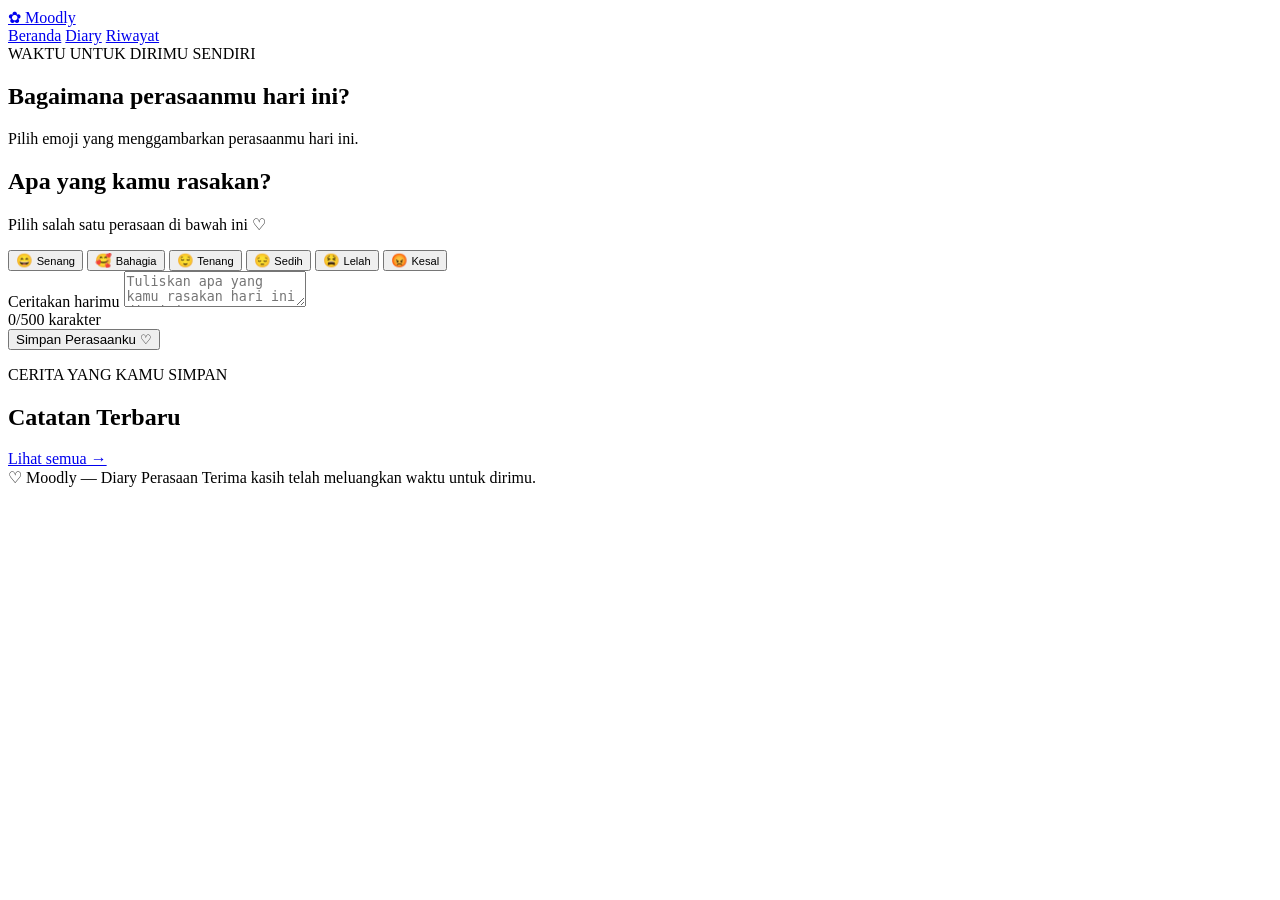
==== diary.html @ 1cb5ea92 "Create diary.html" ====
<!DOCTYPE html>
<html lang="id">
<head>
  <meta charset="UTF-8">
  <meta name="viewport" content="width=device-width, initial-scale=1.0">
  <title>Diary Saya | Moodly</title>
  <link rel="stylesheet" href="style.css">
</head>
<body>

<header class="navbar">
  <a href="index.html" class="logo">✿ Moodly</a>
  <nav>
    <a href="index.html">Beranda</a>
    <a href="diary.html" class="active">Diary</a>
    <a href="historyt.html">Riwayat</a>
  </nav>
</header>

<main class="main-container">

  <section class="page-heading">
    <span class="eyebrow">WAKTU UNTUK DIRIMU SENDIRI</span>
    <h1>Bagaimana perasaanmu <span>hari ini?</span></h1>
    <p>Pilih emoji yang menggambarkan perasaanmu hari ini.</p>
    <div id="tanggalHariIni" class="date-label"></div>
  </section>

  <section class="diary-box">

    <h2>Apa yang kamu rasakan?</h2>
    <p class="subtitle">Pilih salah satu perasaan di bawah ini ♡</p>

    <div class="mood-list">

      <button class="mood-button" type="button" data-mood="Senang" data-emoji="😄">
        <span>😄</span>
        <small>Senang</small>
      </button>

      <button class="mood-button" type="button" data-mood="Bahagia" data-emoji="🥰">
        <span>🥰</span>
        <small>Bahagia</small>
      </button>

      <button class="mood-button" type="button" data-mood="Tenang" data-emoji="😌">
        <span>😌</span>
        <small>Tenang</small>
      </button>

      <button class="mood-button" type="button" data-mood="Sedih" data-emoji="😔">
        <span>😔</span>
        <small>Sedih</small>
      </button>

      <button class="mood-button" type="button" data-mood="Lelah" data-emoji="😫">
        <span>😫</span>
        <small>Lelah</small>
      </button>

      <button class="mood-button" type="button" data-mood="Kesal" data-emoji="😡">
        <span>😡</span>
        <small>Kesal</small>
      </button>

    </div>

    <div class="form-group">
      <label for="ceritaMood">Ceritakan harimu</label>

      <textarea
        id="ceritaMood"
        maxlength="500"
        placeholder="Tuliskan apa yang kamu rasakan hari ini di sini..."
      ></textarea>

      <div class="character-counter">
        <span id="jumlahKarakter">0</span>/500 karakter
      </div>
    </div>

    <button type="button" id="tombolSimpan" class="button button-full">
      Simpan Perasaanku ♡
    </button>

    <p id="pesan" class="message"></p>

  </section>

  <section class="recent-section">
    <div class="section-header">
      <div>
        <span class="eyebrow">CERITA YANG KAMU SIMPAN</span>
        <h2>Catatan Terbaru</h2>
      </div>

      <a href="historyt.html" class="text-link">Lihat semua →</a>
    </div>

    <div id="catatanTerbaru" class="entries"></div>
  </section>

</main>

<footer class="footer">
  <span>♡ Moodly — Diary Perasaan</span>
  <span>Terima kasih telah meluangkan waktu untuk dirimu.</span>
</footer>

<script src="script.js"></script>
</body>
</html>
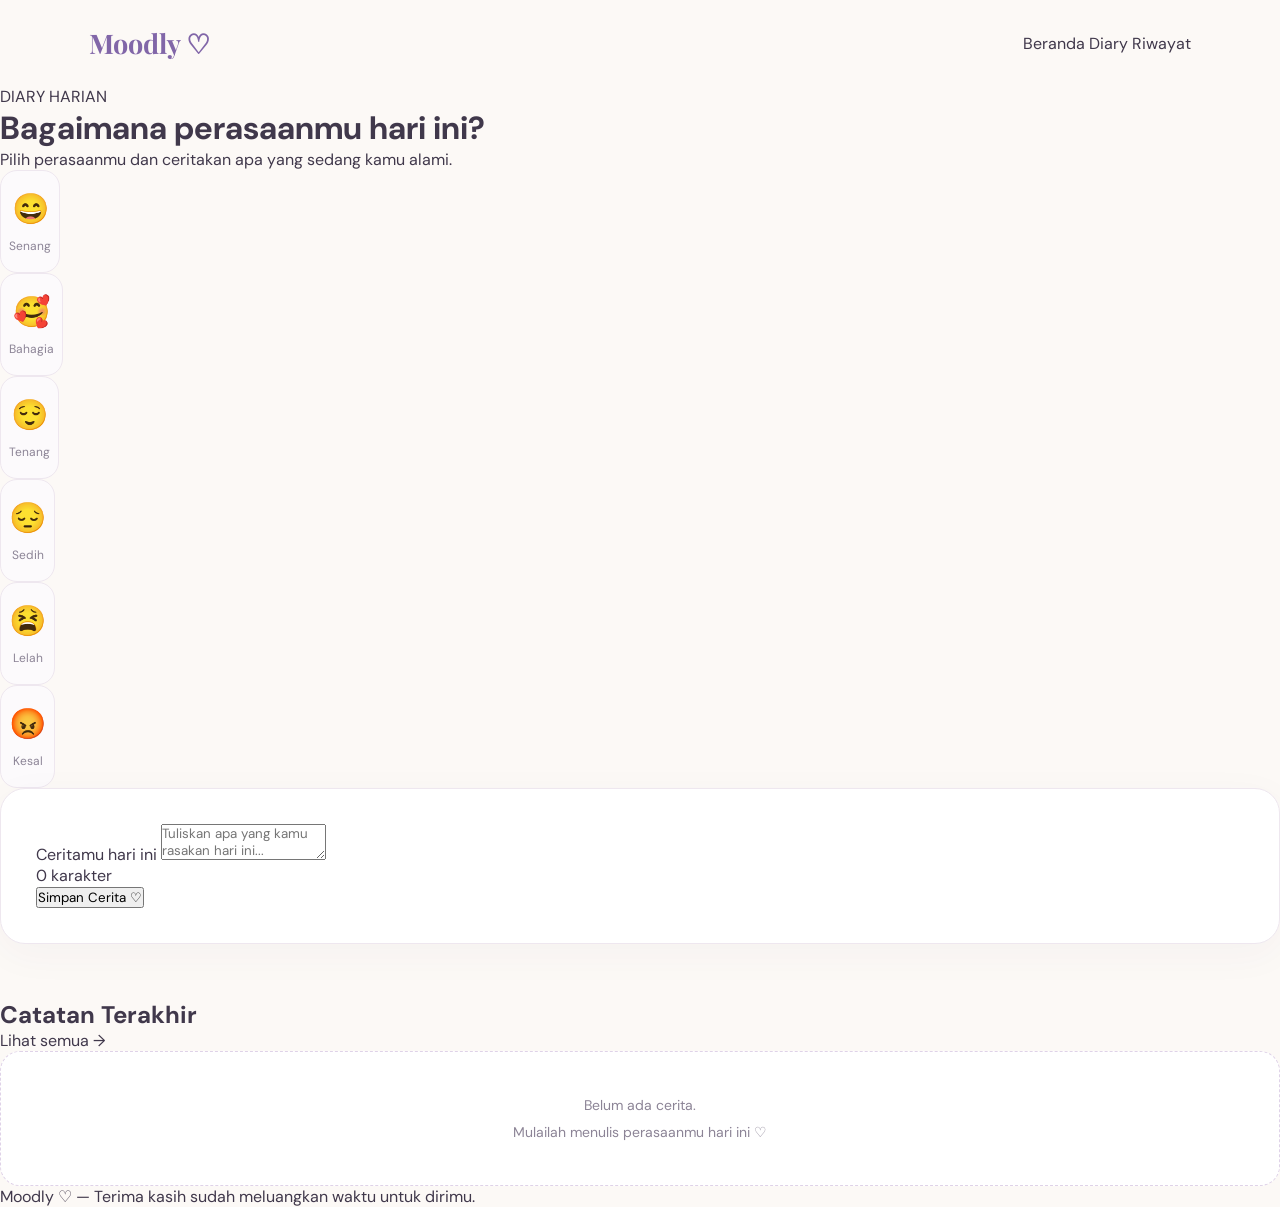
==== commit fc63c6f0: "Update diary.html" ====
--- a/diary.html
+++ b/diary.html
@@ -1,111 +1,88 @@
-
 <!DOCTYPE html>
 <html lang="id">
 <head>
-  <meta charset="UTF-8">
-  <meta name="viewport" content="width=device-width, initial-scale=1.0">
-  <title>Diary Saya | Moodly</title>
-  <link rel="stylesheet" href="style.css">
+    <meta charset="UTF-8">
+    <meta name="viewport" content="width=device-width, initial-scale=1.0">
+    <title>Diary - Moodly</title>
+    <link rel="stylesheet" href="style.css">
 </head>
 <body>
 
-<header class="navbar">
-  <a href="index.html" class="logo">✿ Moodly</a>
-  <nav>
-    <a href="index.html">Beranda</a>
-    <a href="diary.html" class="active">Diary</a>
-    <a href="historyt.html">Riwayat</a>
-  </nav>
-</header>
+<nav class="navbar">
+    <a href="index.html" class="logo">Moodly ♡</a>
+    <div class="nav-links">
+        <a href="index.html">Beranda</a>
+        <a href="diary.html">Diary</a>
+        <a href="historyt.html">Riwayat</a>
+    </div>
+</nav>
 
-<main class="main-container">
+<main class="diary-container">
 
-  <section class="page-heading">
-    <span class="eyebrow">WAKTU UNTUK DIRIMU SENDIRI</span>
-    <h1>Bagaimana perasaanmu <span>hari ini?</span></h1>
-    <p>Pilih emoji yang menggambarkan perasaanmu hari ini.</p>
-    <div id="tanggalHariIni" class="date-label"></div>
-  </section>
+    <div class="diary-header">
+        <p class="tagline">DIARY HARIAN</p>
+        <h1>Bagaimana perasaanmu <span>hari ini?</span></h1>
+        <p>Pilih perasaanmu dan ceritakan apa yang sedang kamu alami.</p>
+    </div>
 
-  <section class="diary-box">
+    <div class="mood-grid">
 
-    <h2>Apa yang kamu rasakan?</h2>
-    <p class="subtitle">Pilih salah satu perasaan di bawah ini ♡</p>
+        <button class="mood-button" type="button" data-mood="Senang" data-emoji="😄">
+            <span>😄</span><small>Senang</small>
+        </button>
 
-    <div class="mood-list">
+        <button class="mood-button" type="button" data-mood="Bahagia" data-emoji="🥰">
+            <span>🥰</span><small>Bahagia</small>
+        </button>
 
-      <button class="mood-button" type="button" data-mood="Senang" data-emoji="😄">
-        <span>😄</span>
-        <small>Senang</small>
-      </button>
+        <button class="mood-button" type="button" data-mood="Tenang" data-emoji="😌">
+            <span>😌</span><small>Tenang</small>
+        </button>
 
-      <button class="mood-button" type="button" data-mood="Bahagia" data-emoji="🥰">
-        <span>🥰</span>
-        <small>Bahagia</small>
-      </button>
+        <button class="mood-button" type="button" data-mood="Sedih" data-emoji="😔">
+            <span>😔</span><small>Sedih</small>
+        </button>
 
-      <button class="mood-button" type="button" data-mood="Tenang" data-emoji="😌">
-        <span>😌</span>
-        <small>Tenang</small>
-      </button>
+        <button class="mood-button" type="button" data-mood="Lelah" data-emoji="😫">
+            <span>😫</span><small>Lelah</small>
+        </button>
 
-      <button class="mood-button" type="button" data-mood="Sedih" data-emoji="😔">
-        <span>😔</span>
-        <small>Sedih</small>
-      </button>
-
-      <button class="mood-button" type="button" data-mood="Lelah" data-emoji="😫">
-        <span>😫</span>
-        <small>Lelah</small>
-      </button>
-
-      <button class="mood-button" type="button" data-mood="Kesal" data-emoji="😡">
-        <span>😡</span>
-        <small>Kesal</small>
-      </button>
+        <button class="mood-button" type="button" data-mood="Kesal" data-emoji="😡">
+            <span>😡</span><small>Kesal</small>
+        </button>
 
     </div>
 
-    <div class="form-group">
-      <label for="ceritaMood">Ceritakan harimu</label>
+    <div class="diary-box">
+        <label for="ceritaMood">Ceritamu hari ini</label>
 
-      <textarea
-        id="ceritaMood"
-        maxlength="500"
-        placeholder="Tuliskan apa yang kamu rasakan hari ini di sini..."
-      ></textarea>
+        <textarea id="ceritaMood"
+            placeholder="Tuliskan apa yang kamu rasakan hari ini..."></textarea>
 
-      <div class="character-counter">
-        <span id="jumlahKarakter">0</span>/500 karakter
-      </div>
+        <div class="char-count">
+            <span id="jumlahKarakter">0</span> karakter
+        </div>
+
+        <p id="pesan" class="pesan"></p>
+
+        <button id="tombolSimpan" type="button" class="btn btn-full">
+            Simpan Cerita ♡
+        </button>
     </div>
 
-    <button type="button" id="tombolSimpan" class="button button-full">
-      Simpan Perasaanku ♡
-    </button>
+    <section class="recent-section">
+        <div class="section-heading">
+            <h2>Catatan Terakhir</h2>
+            <a href="historyt.html">Lihat semua →</a>
+        </div>
 
-    <p id="pesan" class="message"></p>
-
-  </section>
-
-  <section class="recent-section">
-    <div class="section-header">
-      <div>
-        <span class="eyebrow">CERITA YANG KAMU SIMPAN</span>
-        <h2>Catatan Terbaru</h2>
-      </div>
-
-      <a href="historyt.html" class="text-link">Lihat semua →</a>
-    </div>
-
-    <div id="catatanTerbaru" class="entries"></div>
-  </section>
+        <div id="catatanTerbaru"></div>
+    </section>
 
 </main>
 
-<footer class="footer">
-  <span>♡ Moodly — Diary Perasaan</span>
-  <span>Terima kasih telah meluangkan waktu untuk dirimu.</span>
+<footer>
+    <p>Moodly ♡ — Terima kasih sudah meluangkan waktu untuk dirimu.</p>
 </footer>
 
 <script src="script.js"></script>
--- a/style.css
+++ b/style.css
@@ -0,0 +1,643 @@
+
+@import url('https://fonts.googleapis.com/css2?family=DM+Sans:wght@400;500;600;700&family=Playfair+Display:wght@500;600;700&display=swap');
+
+:root {
+  --bg: #fcf9f6;
+  --white: #ffffff;
+  --purple: #a58acb;
+  --purple-dark: #8166a8;
+  --purple-light: #eee7f6;
+  --pink: #f3dce5;
+  --text: #40384b;
+  --muted: #8c8496;
+  --border: #eee7ef;
+}
+
+* {
+  margin: 0;
+  padding: 0;
+  box-sizing: border-box;
+}
+
+body {
+  font-family: 'DM Sans', sans-serif;
+  background: var(--bg);
+  color: var(--text);
+  min-height: 100vh;
+}
+
+a {
+  text-decoration: none;
+  color: inherit;
+}
+
+button, textarea {
+  font-family: inherit;
+}
+
+/* NAVBAR */
+
+.navbar {
+  max-width: 1150px;
+  margin: auto;
+  padding: 25px 24px;
+  display: flex;
+  justify-content: space-between;
+  align-items: center;
+}
+
+.logo {
+  color: var(--purple-dark);
+  font-family: 'Playfair Display', serif;
+  font-size: 27px;
+  font-weight: 700;
+}
+
+.navbar nav {
+  display: flex;
+  gap: 30px;
+  align-items: center;
+}
+
+.navbar nav a {
+  color: var(--muted);
+  font-size: 14px;
+  transition: 0.2s;
+}
+
+.navbar nav a:hover,
+.navbar nav a.active {
+  color: var(--purple-dark);
+}
+
+/* HALAMAN DEPAN */
+
+.hero {
+  max-width: 1150px;
+  margin: auto;
+  min-height: 76vh;
+  padding: 55px 24px;
+  display: grid;
+  grid-template-columns: 1fr 1fr;
+  align-items: center;
+  gap: 50px;
+}
+
+.hero-text {
+  max-width: 530px;
+}
+
+.eyebrow {
+  color: var(--purple-dark);
+  letter-spacing: 2px;
+  font-size: 11px;
+  font-weight: 700;
+}
+
+.hero h1,
+.page-heading h1 {
+  font-family: 'Playfair Display', serif;
+  font-size: clamp(36px, 5vw, 56px);
+  font-weight: 600;
+  line-height: 1.25;
+  margin: 20px 0;
+}
+
+.hero h1 span,
+.page-heading h1 span {
+  color: var(--purple);
+}
+
+.hero-text > p,
+.page-heading > p {
+  color: var(--muted);
+  font-size: 15px;
+  line-height: 1.9;
+  max-width: 480px;
+}
+
+.button {
+  margin-top: 30px;
+  display: inline-flex;
+  align-items: center;
+  justify-content: center;
+  gap: 15px;
+  padding: 15px 25px;
+  border: none;
+  border-radius: 14px;
+  background: var(--purple);
+  color: white;
+  font-size: 14px;
+  font-weight: 600;
+  cursor: pointer;
+  transition: 0.25s;
+}
+
+.button:hover {
+  background: var(--purple-dark);
+  transform: translateY(-2px);
+}
+
+.hero-note {
+  margin-top: 25px;
+  color: var(--muted);
+  font-size: 13px;
+}
+
+/* ILUSTRASI DEPAN */
+
+.hero-visual {
+  display: flex;
+  justify-content: center;
+  align-items: center;
+}
+
+.visual-circle {
+  position: relative;
+  width: 360px;
+  height: 360px;
+  max-width: 100%;
+  border-radius: 50%;
+  background: #eee5f4;
+  display: flex;
+  align-items: center;
+  justify-content: center;
+}
+
+.visual-sun {
+  position: absolute;
+  top: 30px;
+  right: 45px;
+  font-size: 42px;
+}
+
+.visual-flower {
+  position: absolute;
+  font-size: 45px;
+}
+
+.flower-a {
+  left: 30px;
+  top: 70px;
+}
+
+.flower-b {
+  right: 25px;
+  bottom: 70px;
+}
+
+.flower-c {
+  left: 30px;
+  bottom: 30px;
+}
+
+.visual-card {
+  background: rgba(255,255,255,0.88);
+  width: 230px;
+  padding: 27px;
+  border-radius: 25px;
+  text-align: center;
+  box-shadow: 0 15px 40px rgba(100, 70, 120, 0.09);
+}
+
+.visual-card span {
+  color: var(--purple-dark);
+  font-size: 12px;
+}
+
+.visual-card h3 {
+  font-family: 'Playfair Display', serif;
+  font-size: 25px;
+  line-height: 1.4;
+  margin: 15px 0;
+}
+
+.visual-card p {
+  color: var(--muted);
+  font-size: 12px;
+  line-height: 1.7;
+}
+
+/* HALAMAN DIARY DAN RIWAYAT */
+
+.main-container {
+  max-width: 950px;
+  margin: auto;
+  padding: 35px 24px 70px;
+}
+
+.page-heading {
+  text-align: center;
+  margin-bottom: 40px;
+}
+
+.page-heading h1 {
+  font-size: clamp(30px, 4vw, 44px);
+}
+
+.page-heading > p {
+  max-width: 650px;
+  margin: auto;
+}
+
+.date-label {
+  margin-top: 15px;
+  font-size: 13px;
+  color: var(--purple-dark);
+}
+
+/* KARTU DIARY */
+
+.diary-box {
+  background: white;
+  padding: 35px;
+  border-radius: 25px;
+  border: 1px solid var(--border);
+  box-shadow: 0 10px 40px rgba(70, 50, 100, 0.04);
+}
+
+.diary-box h2,
+.section-header h2 {
+  font-family: 'Playfair Display', serif;
+  font-size: 25px;
+  font-weight: 600;
+}
+
+.subtitle {
+  margin-top: 8px;
+  color: var(--muted);
+  font-size: 13px;
+}
+
+/* PILIH MOOD */
+
+.mood-list {
+  display: grid;
+  grid-template-columns: repeat(6, 1fr);
+  gap: 12px;
+  margin: 28px 0;
+}
+
+.mood-button {
+  background: #fcfafc;
+  border: 1px solid var(--border);
+  border-radius: 17px;
+  padding: 18px 8px;
+  display: flex;
+  flex-direction: column;
+  align-items: center;
+  gap: 10px;
+  cursor: pointer;
+  transition: 0.2s;
+  color: var(--text);
+}
+
+.mood-button span {
+  font-size: 30px;
+}
+
+.mood-button small {
+  font-size: 12px;
+  color: var(--muted);
+}
+
+.mood-button:hover {
+  transform: translateY(-3px);
+  background: #f8f3fb;
+  border-color: #d9c8e9;
+}
+
+.mood-button.selected {
+  background: #f0e8f7;
+  border: 2px solid var(--purple);
+  transform: translateY(-3px);
+}
+
+.mood-button.selected small {
+  color: var(--purple-dark);
+  font-weight: 700;
+}
+
+/* FORM CERITA */
+
+.form-group {
+  margin-top: 25px;
+}
+
+.form-group label {
+  display: block;
+  font-weight: 700;
+  font-size: 14px;
+  margin-bottom: 12px;
+}
+
+.form-group textarea {
+  width: 100%;
+  min-height: 150px;
+  resize: vertical;
+  border: 1px solid var(--border);
+  border-radius: 15px;
+  padding: 17px;
+  font-size: 14px;
+  line-height: 1.8;
+  background: #fdfbfd;
+  color: var(--text);
+  outline: none;
+}
+
+.form-group textarea:focus {
+  border-color: var(--purple);
+  box-shadow: 0 0 0 3px rgba(165, 138, 203, 0.1);
+}
+
+.form-group textarea::placeholder {
+  color: #b4aabb;
+}
+
+.character-counter {
+  text-align: right;
+  font-size: 12px;
+  color: var(--muted);
+  margin-top: 8px;
+}
+
+.button-full {
+  width: 100%;
+  margin-top: 20px;
+}
+
+.message {
+  text-align: center;
+  color: var(--purple-dark);
+  font-size: 13px;
+  margin-top: 12px;
+}
+
+/* NOTIFIKASI BERHASIL */
+
+.success-banner {
+  background: #f0e9f6;
+  color: #725b95;
+  border: 1px solid #e1d3ee;
+  border-radius: 15px;
+  padding: 17px;
+  text-align: center;
+  margin-bottom: 25px;
+  font-size: 14px;
+}
+
+.success-banner[hidden] {
+  display: none;
+}
+
+/* CATATAN TERBARU */
+
+.recent-section,
+.history-section {
+  margin-top: 55px;
+}
+
+.section-header {
+  display: flex;
+  justify-content: space-between;
+  align-items: center;
+  gap: 15px;
+  margin-bottom: 22px;
+}
+
+.section-header h2 {
+  margin-top: 8px;
+}
+
+.text-link {
+  color: var(--purple-dark);
+  font-size: 13px;
+  font-weight: 600;
+}
+
+.button-small {
+  margin: 0;
+  padding: 12px 17px;
+  font-size: 13px;
+  border-radius: 12px;
+}
+
+/* KARTU CATATAN */
+
+.entries {
+  display: flex;
+  flex-direction: column;
+  gap: 15px;
+}
+
+.entry-card {
+  background: white;
+  border: 1px solid var(--border);
+  border-radius: 20px;
+  padding: 23px;
+}
+
+.entry-top {
+  display: flex;
+  align-items: center;
+  gap: 13px;
+}
+
+.entry-emoji {
+  width: 55px;
+  height: 55px;
+  background: var(--purple-light);
+  border-radius: 16px;
+  display: flex;
+  align-items: center;
+  justify-content: center;
+  font-size: 28px;
+}
+
+.entry-mood {
+  font-weight: 700;
+  font-size: 15px;
+}
+
+.entry-date {
+  margin-top: 5px;
+  color: var(--muted);
+  font-size: 12px;
+}
+
+.entry-story {
+  white-space: pre-wrap;
+  word-break: break-word;
+  color: #696173;
+  font-size: 14px;
+  line-height: 1.8;
+  margin-top: 18px;
+}
+
+/* STATISTIK */
+
+.stats-list {
+  display: grid;
+  grid-template-columns: 1fr 1fr;
+  gap: 18px;
+  margin-bottom: 40px;
+}
+
+.stat-box {
+  text-align: center;
+  background: white;
+  border: 1px solid var(--border);
+  border-radius: 22px;
+  padding: 28px 15px;
+}
+
+.stat-emoji {
+  font-size: 30px;
+}
+
+.stat-box h2 {
+  font-family: 'Playfair Display', serif;
+  color: var(--purple-dark);
+  font-size: 30px;
+  margin: 12px 0 7px;
+  overflow-wrap: anywhere;
+}
+
+.stat-box p {
+  font-size: 13px;
+  color: var(--muted);
+}
+
+/* KETIKA CATATAN KOSONG */
+
+.empty-state {
+  background: white;
+  border: 1px dashed #dfd2e8;
+  border-radius: 20px;
+  padding: 40px 20px;
+  text-align: center;
+  color: var(--muted);
+  font-size: 14px;
+  line-height: 1.9;
+}
+
+.empty-icon {
+  display: block;
+  font-size: 35px;
+  margin-bottom: 12px;
+}
+
+/* FOOTER */
+
+.footer {
+  max-width: 1150px;
+  margin: auto;
+  border-top: 1px solid var(--border);
+  padding: 22px 24px;
+  display: flex;
+  justify-content: space-between;
+  gap: 15px;
+  color: var(--muted);
+  font-size: 12px;
+}
+
+/* RESPONSIVE HP */
+
+@media (max-width: 700px) {
+  .navbar {
+    padding: 20px;
+  }
+
+  .logo {
+    font-size: 23px;
+  }
+
+  .navbar nav {
+    gap: 14px;
+  }
+
+  .navbar nav a {
+    font-size: 12px;
+  }
+
+  .hero {
+    grid-template-columns: 1fr;
+    text-align: center;
+    padding: 35px 22px;
+    gap: 45px;
+  }
+
+  .hero-text {
+    margin: auto;
+  }
+
+  .hero-text > p {
+    margin: auto;
+  }
+
+  .hero-note {
+    margin-top: 20px;
+  }
+
+  .visual-circle {
+    width: 300px;
+    height: 300px;
+  }
+
+  .visual-card {
+    width: 205px;
+    padding: 23px;
+  }
+
+  .main-container {
+    padding: 30px 17px 55px;
+  }
+
+  .diary-box {
+    padding: 23px 17px;
+  }
+
+  .mood-list {
+    grid-template-columns: repeat(3, 1fr);
+    gap: 10px;
+  }
+
+  .mood-button {
+    padding: 15px 5px;
+  }
+
+  .stats-list {
+    gap: 10px;
+  }
+
+  .stat-box {
+    padding: 22px 10px;
+  }
+
+  .section-header {
+    align-items: flex-end;
+  }
+
+  .section-header h2 {
+    font-size: 22px;
+  }
+
+  .footer {
+    flex-direction: column;
+    text-align: center;
+  }
+}
+
+@media (max-width: 380px) {
+  .navbar nav {
+    gap: 9px;
+  }
+
+  .navbar nav a {
+    font-size: 11px;
+  }
+
+  .mood-button span {
+    font-size: 25px;
+  }
+}
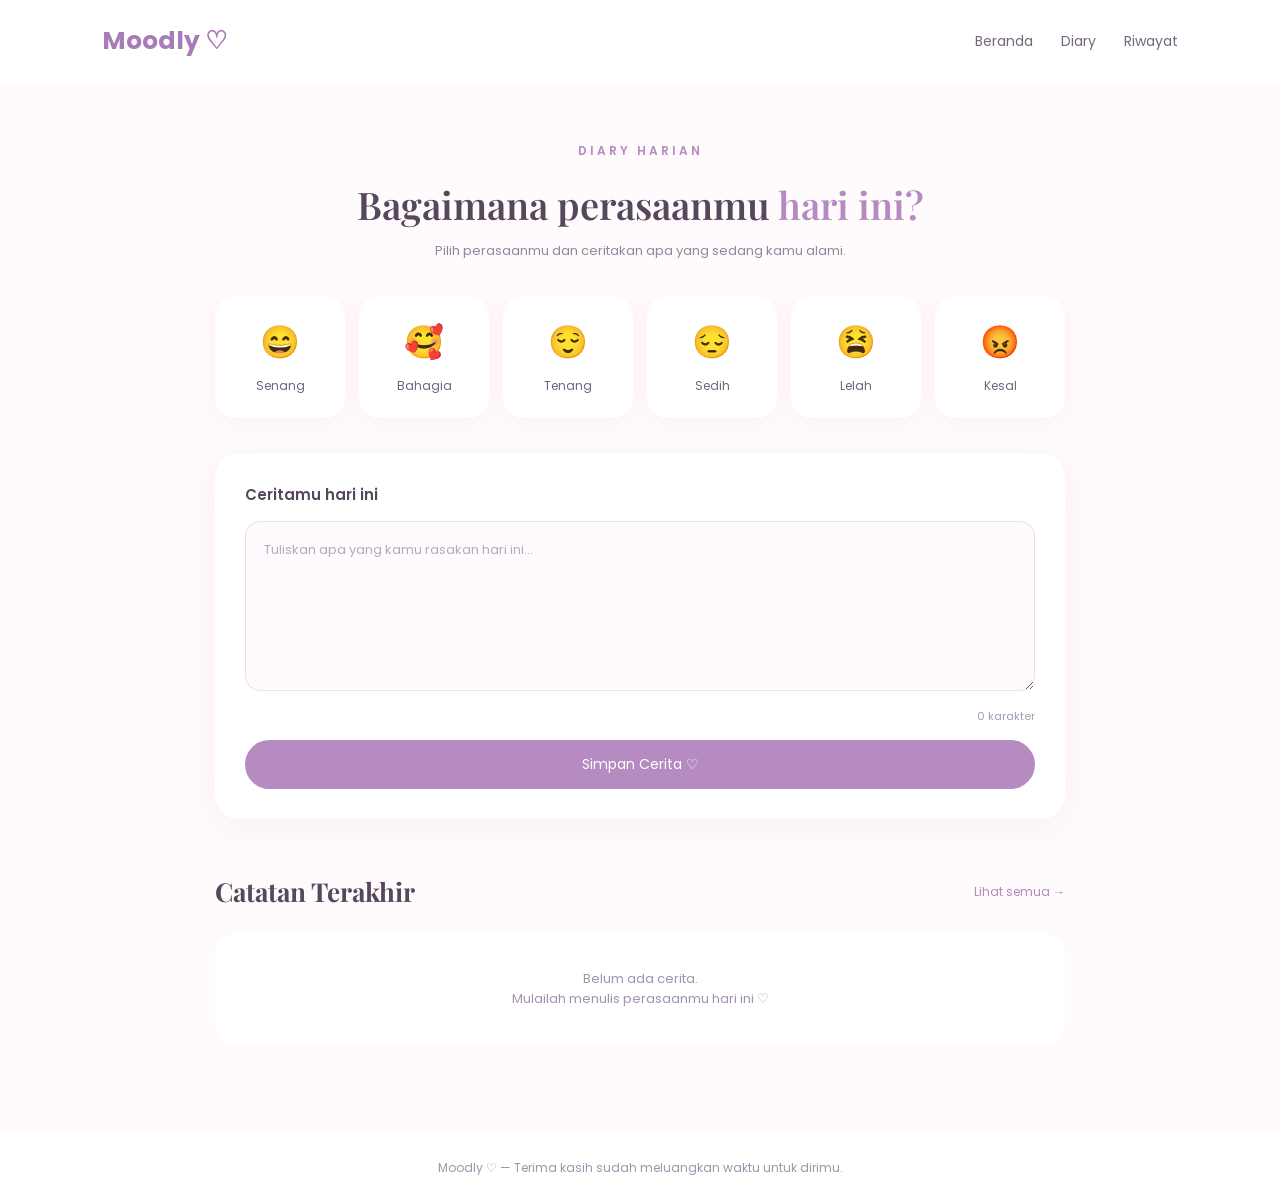
==== commit e972b853: "Update diary.html" ====
--- a/diary.html
+++ b/diary.html
@@ -1,3 +1,4 @@
+
 <!DOCTYPE html>
 <html lang="id">
 <head>
@@ -13,7 +14,7 @@
     <div class="nav-links">
         <a href="index.html">Beranda</a>
         <a href="diary.html">Diary</a>
-        <a href="historyt.html">Riwayat</a>
+        <a href="history.html">Riwayat</a>
     </div>
 </nav>
 
@@ -73,7 +74,7 @@
     <section class="recent-section">
         <div class="section-heading">
             <h2>Catatan Terakhir</h2>
-            <a href="historyt.html">Lihat semua →</a>
+            <a href="history.html">Lihat semua →</a>
         </div>
 
         <div id="catatanTerbaru"></div>
--- a/style.css
+++ b/style.css
@@ -1,643 +1,523 @@
-
-@import url('https://fonts.googleapis.com/css2?family=DM+Sans:wght@400;500;600;700&family=Playfair+Display:wght@500;600;700&display=swap');
-
-:root {
-  --bg: #fcf9f6;
-  --white: #ffffff;
-  --purple: #a58acb;
-  --purple-dark: #8166a8;
-  --purple-light: #eee7f6;
-  --pink: #f3dce5;
-  --text: #40384b;
-  --muted: #8c8496;
-  --border: #eee7ef;
-}
+@import url('https://fonts.googleapis.com/css2?family=Poppins:wght@400;500;600;700&family=Playfair+Display:wght@500;600;700&display=swap');
 
 * {
-  margin: 0;
-  padding: 0;
-  box-sizing: border-box;
+    margin: 0;
+    padding: 0;
+    box-sizing: border-box;
 }
 
 body {
-  font-family: 'DM Sans', sans-serif;
-  background: var(--bg);
-  color: var(--text);
-  min-height: 100vh;
+    font-family: 'Poppins', sans-serif;
+    background: #fffafc;
+    color: #57475d;
 }
 
 a {
-  text-decoration: none;
-  color: inherit;
-}
-
-button, textarea {
-  font-family: inherit;
+    text-decoration: none;
+    color: inherit;
+}
+
+button {
+    font-family: inherit;
+    cursor: pointer;
 }
 
 /* NAVBAR */
 
 .navbar {
-  max-width: 1150px;
-  margin: auto;
-  padding: 25px 24px;
-  display: flex;
-  justify-content: space-between;
-  align-items: center;
+    width: 100%;
+    padding: 22px 8%;
+    display: flex;
+    justify-content: space-between;
+    align-items: center;
+    background: #fff;
 }
 
 .logo {
-  color: var(--purple-dark);
-  font-family: 'Playfair Display', serif;
-  font-size: 27px;
-  font-weight: 700;
-}
-
-.navbar nav {
-  display: flex;
-  gap: 30px;
-  align-items: center;
-}
-
-.navbar nav a {
-  color: var(--muted);
-  font-size: 14px;
-  transition: 0.2s;
-}
-
-.navbar nav a:hover,
-.navbar nav a.active {
-  color: var(--purple-dark);
-}
-
-/* HALAMAN DEPAN */
+    font-size: 25px;
+    font-weight: 700;
+    color: #a77cb7;
+}
+
+.nav-links {
+    display: flex;
+    gap: 28px;
+}
+
+.nav-links a {
+    font-size: 14px;
+    color: #76677e;
+    transition: 0.2s;
+}
+
+.nav-links a:hover {
+    color: #b183c2;
+}
+
+/* HERO */
 
 .hero {
-  max-width: 1150px;
-  margin: auto;
-  min-height: 76vh;
-  padding: 55px 24px;
-  display: grid;
-  grid-template-columns: 1fr 1fr;
-  align-items: center;
-  gap: 50px;
+    min-height: 520px;
+    padding: 70px 10%;
+    display: flex;
+    align-items: center;
+    justify-content: space-between;
+    gap: 50px;
 }
 
 .hero-text {
-  max-width: 530px;
-}
-
-.eyebrow {
-  color: var(--purple-dark);
-  letter-spacing: 2px;
-  font-size: 11px;
-  font-weight: 700;
+    flex: 1;
+    max-width: 560px;
+}
+
+.tagline {
+    color: #b58bc1;
+    font-size: 12px;
+    letter-spacing: 3px;
+    font-weight: 600;
+    margin-bottom: 20px;
 }
 
 .hero h1,
-.page-heading h1 {
-  font-family: 'Playfair Display', serif;
-  font-size: clamp(36px, 5vw, 56px);
-  font-weight: 600;
-  line-height: 1.25;
-  margin: 20px 0;
+.diary-header h1,
+.history-header h1 {
+    font-family: 'Playfair Display', serif;
+    font-size: 48px;
+    line-height: 1.3;
+    font-weight: 600;
 }
 
 .hero h1 span,
-.page-heading h1 span {
-  color: var(--purple);
-}
-
-.hero-text > p,
-.page-heading > p {
-  color: var(--muted);
-  font-size: 15px;
-  line-height: 1.9;
-  max-width: 480px;
-}
-
-.button {
-  margin-top: 30px;
-  display: inline-flex;
-  align-items: center;
-  justify-content: center;
-  gap: 15px;
-  padding: 15px 25px;
-  border: none;
-  border-radius: 14px;
-  background: var(--purple);
-  color: white;
-  font-size: 14px;
-  font-weight: 600;
-  cursor: pointer;
-  transition: 0.25s;
-}
-
-.button:hover {
-  background: var(--purple-dark);
-  transform: translateY(-2px);
-}
-
-.hero-note {
-  margin-top: 25px;
-  color: var(--muted);
-  font-size: 13px;
-}
-
-/* ILUSTRASI DEPAN */
-
-.hero-visual {
-  display: flex;
-  justify-content: center;
-  align-items: center;
-}
-
-.visual-circle {
-  position: relative;
-  width: 360px;
-  height: 360px;
-  max-width: 100%;
-  border-radius: 50%;
-  background: #eee5f4;
-  display: flex;
-  align-items: center;
-  justify-content: center;
-}
-
-.visual-sun {
-  position: absolute;
-  top: 30px;
-  right: 45px;
-  font-size: 42px;
-}
-
-.visual-flower {
-  position: absolute;
-  font-size: 45px;
-}
-
-.flower-a {
-  left: 30px;
-  top: 70px;
-}
-
-.flower-b {
-  right: 25px;
-  bottom: 70px;
-}
-
-.flower-c {
-  left: 30px;
-  bottom: 30px;
-}
-
-.visual-card {
-  background: rgba(255,255,255,0.88);
-  width: 230px;
-  padding: 27px;
-  border-radius: 25px;
-  text-align: center;
-  box-shadow: 0 15px 40px rgba(100, 70, 120, 0.09);
-}
-
-.visual-card span {
-  color: var(--purple-dark);
-  font-size: 12px;
-}
-
-.visual-card h3 {
-  font-family: 'Playfair Display', serif;
-  font-size: 25px;
-  line-height: 1.4;
-  margin: 15px 0;
-}
-
-.visual-card p {
-  color: var(--muted);
-  font-size: 12px;
-  line-height: 1.7;
-}
-
-/* HALAMAN DIARY DAN RIWAYAT */
-
-.main-container {
-  max-width: 950px;
-  margin: auto;
-  padding: 35px 24px 70px;
-}
-
-.page-heading {
-  text-align: center;
-  margin-bottom: 40px;
-}
-
-.page-heading h1 {
-  font-size: clamp(30px, 4vw, 44px);
-}
-
-.page-heading > p {
-  max-width: 650px;
-  margin: auto;
-}
-
-.date-label {
-  margin-top: 15px;
-  font-size: 13px;
-  color: var(--purple-dark);
-}
-
-/* KARTU DIARY */
+.diary-header h1 span,
+.history-header h1 span {
+    color: #b48ac1;
+}
+
+.hero-text > p:not(.tagline) {
+    color: #887a91;
+    font-size: 14px;
+    line-height: 1.9;
+    margin: 20px 0 28px;
+}
+
+.btn {
+    display: inline-block;
+    border: none;
+    background: #b58bc1;
+    color: white;
+    padding: 14px 28px;
+    border-radius: 30px;
+    font-size: 14px;
+    transition: 0.3s;
+}
+
+.btn:hover {
+    background: #9d71ad;
+    transform: translateY(-2px);
+}
+
+.hero-image {
+    flex: 1;
+    display: flex;
+    flex-direction: column;
+    align-items: center;
+    position: relative;
+}
+
+.hero-circle {
+    width: 320px;
+    height: 320px;
+    border-radius: 50%;
+    background: #f1e3f4;
+    display: flex;
+    justify-content: center;
+    align-items: center;
+    box-shadow: 0 15px 40px rgba(175, 139, 188, 0.12);
+}
+
+.hero-circle span {
+    font-size: 110px;
+}
+
+.decor {
+    position: absolute;
+    font-size: 30px;
+    color: #c59bd0;
+}
+
+.decor1 {
+    top: 30px;
+    left: 15%;
+}
+
+.decor2 {
+    bottom: 100px;
+    right: 15%;
+}
+
+.quote {
+    margin-top: 25px;
+    color: #9785a0;
+    font-size: 13px;
+    font-style: italic;
+}
+
+/* WELCOME */
+
+.welcome {
+    text-align: center;
+    padding: 55px 8%;
+    background: #f8f0fa;
+}
+
+.welcome h2,
+.section-heading h2 {
+    font-family: 'Playfair Display', serif;
+    font-size: 26px;
+    margin-bottom: 12px;
+}
+
+.welcome > p {
+    color: #95859c;
+    font-size: 13px;
+}
+
+.welcome-cards {
+    display: flex;
+    justify-content: center;
+    flex-wrap: wrap;
+    gap: 18px;
+    margin-top: 30px;
+}
+
+.welcome-card {
+    background: #fff;
+    padding: 22px;
+    width: 120px;
+    border-radius: 20px;
+    font-size: 32px;
+    box-shadow: 0 5px 20px rgba(170, 130, 180, 0.08);
+}
+
+.welcome-card p {
+    font-size: 12px;
+    margin-top: 8px;
+}
+
+/* DIARY */
+
+.diary-container,
+.history-container {
+    max-width: 900px;
+    margin: auto;
+    padding: 60px 25px;
+}
+
+.diary-header,
+.history-header {
+    text-align: center;
+    margin-bottom: 35px;
+}
+
+.diary-header h1,
+.history-header h1 {
+    font-size: 38px;
+}
+
+.diary-header > p:not(.tagline),
+.history-header > p:not(.tagline) {
+    color: #95859c;
+    font-size: 13px;
+    margin-top: 12px;
+}
+
+.mood-grid {
+    display: grid;
+    grid-template-columns: repeat(6, 1fr);
+    gap: 14px;
+    margin-bottom: 35px;
+}
+
+.mood-button {
+    border: 2px solid transparent;
+    background: white;
+    border-radius: 20px;
+    padding: 20px 10px;
+    box-shadow: 0 5px 18px rgba(170, 130, 180, 0.07);
+    transition: 0.2s;
+    color: #74627d;
+}
+
+.mood-button span {
+    display: block;
+    font-size: 32px;
+    margin-bottom: 10px;
+}
+
+.mood-button small {
+    font-size: 12px;
+}
+
+.mood-button:hover {
+    transform: translateY(-4px);
+    background: #faf2fc;
+}
+
+.mood-button.active {
+    border-color: #b58bc1;
+    background: #f5eafa;
+}
+
+/* DIARY FORM */
 
 .diary-box {
-  background: white;
-  padding: 35px;
-  border-radius: 25px;
-  border: 1px solid var(--border);
-  box-shadow: 0 10px 40px rgba(70, 50, 100, 0.04);
-}
-
-.diary-box h2,
-.section-header h2 {
-  font-family: 'Playfair Display', serif;
-  font-size: 25px;
-  font-weight: 600;
-}
-
-.subtitle {
-  margin-top: 8px;
-  color: var(--muted);
-  font-size: 13px;
-}
-
-/* PILIH MOOD */
-
-.mood-list {
-  display: grid;
-  grid-template-columns: repeat(6, 1fr);
-  gap: 12px;
-  margin: 28px 0;
-}
-
-.mood-button {
-  background: #fcfafc;
-  border: 1px solid var(--border);
-  border-radius: 17px;
-  padding: 18px 8px;
-  display: flex;
-  flex-direction: column;
-  align-items: center;
-  gap: 10px;
-  cursor: pointer;
-  transition: 0.2s;
-  color: var(--text);
-}
-
-.mood-button span {
-  font-size: 30px;
-}
-
-.mood-button small {
-  font-size: 12px;
-  color: var(--muted);
-}
-
-.mood-button:hover {
-  transform: translateY(-3px);
-  background: #f8f3fb;
-  border-color: #d9c8e9;
-}
-
-.mood-button.selected {
-  background: #f0e8f7;
-  border: 2px solid var(--purple);
-  transform: translateY(-3px);
-}
-
-.mood-button.selected small {
-  color: var(--purple-dark);
-  font-weight: 700;
-}
-
-/* FORM CERITA */
-
-.form-group {
-  margin-top: 25px;
-}
-
-.form-group label {
-  display: block;
-  font-weight: 700;
-  font-size: 14px;
-  margin-bottom: 12px;
-}
-
-.form-group textarea {
-  width: 100%;
-  min-height: 150px;
-  resize: vertical;
-  border: 1px solid var(--border);
-  border-radius: 15px;
-  padding: 17px;
-  font-size: 14px;
-  line-height: 1.8;
-  background: #fdfbfd;
-  color: var(--text);
-  outline: none;
-}
-
-.form-group textarea:focus {
-  border-color: var(--purple);
-  box-shadow: 0 0 0 3px rgba(165, 138, 203, 0.1);
-}
-
-.form-group textarea::placeholder {
-  color: #b4aabb;
-}
-
-.character-counter {
-  text-align: right;
-  font-size: 12px;
-  color: var(--muted);
-  margin-top: 8px;
-}
-
-.button-full {
-  width: 100%;
-  margin-top: 20px;
-}
-
-.message {
-  text-align: center;
-  color: var(--purple-dark);
-  font-size: 13px;
-  margin-top: 12px;
-}
-
-/* NOTIFIKASI BERHASIL */
-
-.success-banner {
-  background: #f0e9f6;
-  color: #725b95;
-  border: 1px solid #e1d3ee;
-  border-radius: 15px;
-  padding: 17px;
-  text-align: center;
-  margin-bottom: 25px;
-  font-size: 14px;
-}
-
-.success-banner[hidden] {
-  display: none;
-}
-
-/* CATATAN TERBARU */
-
-.recent-section,
-.history-section {
-  margin-top: 55px;
-}
-
-.section-header {
-  display: flex;
-  justify-content: space-between;
-  align-items: center;
-  gap: 15px;
-  margin-bottom: 22px;
-}
-
-.section-header h2 {
-  margin-top: 8px;
-}
-
-.text-link {
-  color: var(--purple-dark);
-  font-size: 13px;
-  font-weight: 600;
-}
-
-.button-small {
-  margin: 0;
-  padding: 12px 17px;
-  font-size: 13px;
-  border-radius: 12px;
-}
-
-/* KARTU CATATAN */
-
-.entries {
-  display: flex;
-  flex-direction: column;
-  gap: 15px;
-}
-
-.entry-card {
-  background: white;
-  border: 1px solid var(--border);
-  border-radius: 20px;
-  padding: 23px;
-}
-
-.entry-top {
-  display: flex;
-  align-items: center;
-  gap: 13px;
-}
-
-.entry-emoji {
-  width: 55px;
-  height: 55px;
-  background: var(--purple-light);
-  border-radius: 16px;
-  display: flex;
-  align-items: center;
-  justify-content: center;
-  font-size: 28px;
-}
-
-.entry-mood {
-  font-weight: 700;
-  font-size: 15px;
-}
-
-.entry-date {
-  margin-top: 5px;
-  color: var(--muted);
-  font-size: 12px;
-}
-
-.entry-story {
-  white-space: pre-wrap;
-  word-break: break-word;
-  color: #696173;
-  font-size: 14px;
-  line-height: 1.8;
-  margin-top: 18px;
-}
-
-/* STATISTIK */
-
-.stats-list {
-  display: grid;
-  grid-template-columns: 1fr 1fr;
-  gap: 18px;
-  margin-bottom: 40px;
-}
-
-.stat-box {
-  text-align: center;
-  background: white;
-  border: 1px solid var(--border);
-  border-radius: 22px;
-  padding: 28px 15px;
-}
-
-.stat-emoji {
-  font-size: 30px;
-}
-
-.stat-box h2 {
-  font-family: 'Playfair Display', serif;
-  color: var(--purple-dark);
-  font-size: 30px;
-  margin: 12px 0 7px;
-  overflow-wrap: anywhere;
-}
-
-.stat-box p {
-  font-size: 13px;
-  color: var(--muted);
-}
-
-/* KETIKA CATATAN KOSONG */
+    background: white;
+    padding: 30px;
+    border-radius: 24px;
+    box-shadow: 0 8px 35px rgba(170, 130, 180, 0.08);
+}
+
+.diary-box label {
+    display: block;
+    font-size: 15px;
+    font-weight: 600;
+    margin-bottom: 15px;
+}
+
+.diary-box textarea {
+    width: 100%;
+    min-height: 170px;
+    padding: 18px;
+    border: 1px solid #eaddec;
+    border-radius: 15px;
+    background: #fffafd;
+    resize: vertical;
+    outline: none;
+    font-family: inherit;
+    font-size: 13px;
+    color: #57475d;
+}
+
+.diary-box textarea:focus {
+    border-color: #b58bc1;
+}
+
+.diary-box textarea::placeholder {
+    color: #b6a9bd;
+}
+
+.char-count {
+    text-align: right;
+    font-size: 11px;
+    color: #aa9ab3;
+    margin: 10px 0 15px;
+}
+
+.btn-full {
+    width: 100%;
+}
+
+.pesan {
+    font-size: 12px;
+    color: #d47791;
+    margin: 5px 0 12px;
+}
+
+/* CATATAN */
+
+.recent-section {
+    margin-top: 55px;
+}
+
+.section-heading {
+    display: flex;
+    justify-content: space-between;
+    align-items: center;
+    gap: 10px;
+    margin: 25px 0;
+}
+
+.section-heading h2 {
+    margin: 0;
+}
+
+.section-heading a {
+    font-size: 12px;
+    color: #b18ac0;
+}
+
+.note-card {
+    background: white;
+    padding: 22px;
+    border-radius: 18px;
+    margin-bottom: 15px;
+    box-shadow: 0 5px 20px rgba(170, 130, 180, 0.06);
+}
+
+.note-top {
+    display: flex;
+    align-items: center;
+    gap: 12px;
+    margin-bottom: 15px;
+}
+
+.note-emoji {
+    font-size: 32px;
+}
+
+.note-mood {
+    font-weight: 600;
+    font-size: 14px;
+}
+
+.note-date {
+    font-size: 11px;
+    color: #aa9ab3;
+    margin-top: 4px;
+}
+
+.note-story {
+    font-size: 13px;
+    line-height: 1.9;
+    color: #82748c;
+    white-space: pre-wrap;
+    overflow-wrap: anywhere;
+}
 
 .empty-state {
-  background: white;
-  border: 1px dashed #dfd2e8;
-  border-radius: 20px;
-  padding: 40px 20px;
-  text-align: center;
-  color: var(--muted);
-  font-size: 14px;
-  line-height: 1.9;
-}
-
-.empty-icon {
-  display: block;
-  font-size: 35px;
-  margin-bottom: 12px;
-}
-
-/* FOOTER */
-
-.footer {
-  max-width: 1150px;
-  margin: auto;
-  border-top: 1px solid var(--border);
-  padding: 22px 24px;
-  display: flex;
-  justify-content: space-between;
-  gap: 15px;
-  color: var(--muted);
-  font-size: 12px;
-}
-
-/* RESPONSIVE HP */
+    text-align: center;
+    background: white;
+    padding: 35px 20px;
+    border-radius: 20px;
+    color: #a392ad;
+    font-size: 13px;
+}
+
+/* RIWAYAT */
+
+.success-message {
+    padding: 17px;
+    border-radius: 14px;
+    background: #f0e8f5;
+    color: #8b6b9c;
+    font-size: 13px;
+    text-align: center;
+    margin-bottom: 25px;
+}
+
+.stats-grid {
+    display: grid;
+    grid-template-columns: 1fr 1fr;
+    gap: 20px;
+    margin-bottom: 45px;
+}
+
+.stat-card {
+    background: #f4eaf7;
+    padding: 28px;
+    border-radius: 22px;
+    text-align: center;
+}
+
+.stat-card p {
+    color: #96829f;
+    font-size: 13px;
+    margin-bottom: 10px;
+}
+
+.stat-card h2 {
+    font-size: 28px;
+    color: #a77cb7;
+}
+
+footer {
+    background: white;
+    text-align: center;
+    padding: 25px 15px;
+    font-size: 12px;
+    color: #a392ad;
+    margin-top: 30px;
+}
+
+/* RESPONSIVE */
 
 @media (max-width: 700px) {
-  .navbar {
-    padding: 20px;
-  }
-
-  .logo {
-    font-size: 23px;
-  }
-
-  .navbar nav {
-    gap: 14px;
-  }
-
-  .navbar nav a {
-    font-size: 12px;
-  }
-
-  .hero {
-    grid-template-columns: 1fr;
-    text-align: center;
-    padding: 35px 22px;
-    gap: 45px;
-  }
-
-  .hero-text {
-    margin: auto;
-  }
-
-  .hero-text > p {
-    margin: auto;
-  }
-
-  .hero-note {
-    margin-top: 20px;
-  }
-
-  .visual-circle {
-    width: 300px;
-    height: 300px;
-  }
-
-  .visual-card {
-    width: 205px;
-    padding: 23px;
-  }
-
-  .main-container {
-    padding: 30px 17px 55px;
-  }
-
-  .diary-box {
-    padding: 23px 17px;
-  }
-
-  .mood-list {
-    grid-template-columns: repeat(3, 1fr);
-    gap: 10px;
-  }
-
-  .mood-button {
-    padding: 15px 5px;
-  }
-
-  .stats-list {
-    gap: 10px;
-  }
-
-  .stat-box {
-    padding: 22px 10px;
-  }
-
-  .section-header {
-    align-items: flex-end;
-  }
-
-  .section-header h2 {
-    font-size: 22px;
-  }
-
-  .footer {
-    flex-direction: column;
-    text-align: center;
-  }
+
+    .navbar {
+        padding: 18px 5%;
+    }
+
+    .nav-links {
+        gap: 13px;
+    }
+
+    .nav-links a {
+        font-size: 11px;
+    }
+
+    .logo {
+        font-size: 21px;
+    }
+
+    .hero {
+        padding: 50px 7%;
+        flex-direction: column;
+        text-align: center;
+    }
+
+    .hero h1 {
+        font-size: 36px;
+    }
+
+    .hero-circle {
+        width: 230px;
+        height: 230px;
+    }
+
+    .hero-circle span {
+        font-size: 80px;
+    }
+
+    .diary-header h1,
+    .history-header h1 {
+        font-size: 30px;
+    }
+
+    .mood-grid {
+        grid-template-columns: repeat(3, 1fr);
+    }
+
+    .diary-box {
+        padding: 20px;
+    }
+
+    .stats-grid {
+        gap: 12px;
+    }
+
+    .stat-card {
+        padding: 20px 10px;
+    }
+
+    .stat-card h2 {
+        font-size: 22px;
+    }
+
+    .welcome-card {
+        width: 100px;
+    }
 }
 
 @media (max-width: 380px) {
-  .navbar nav {
-    gap: 9px;
-  }
-
-  .navbar nav a {
-    font-size: 11px;
-  }
-
-  .mood-button span {
-    font-size: 25px;
-  }
-}
+    .nav-links {
+        gap: 8px;
+    }
+
+    .nav-links a {
+        font-size: 10px;
+    }
+
+    .mood-button {
+        padding: 15px 5px;
+    }
+}
